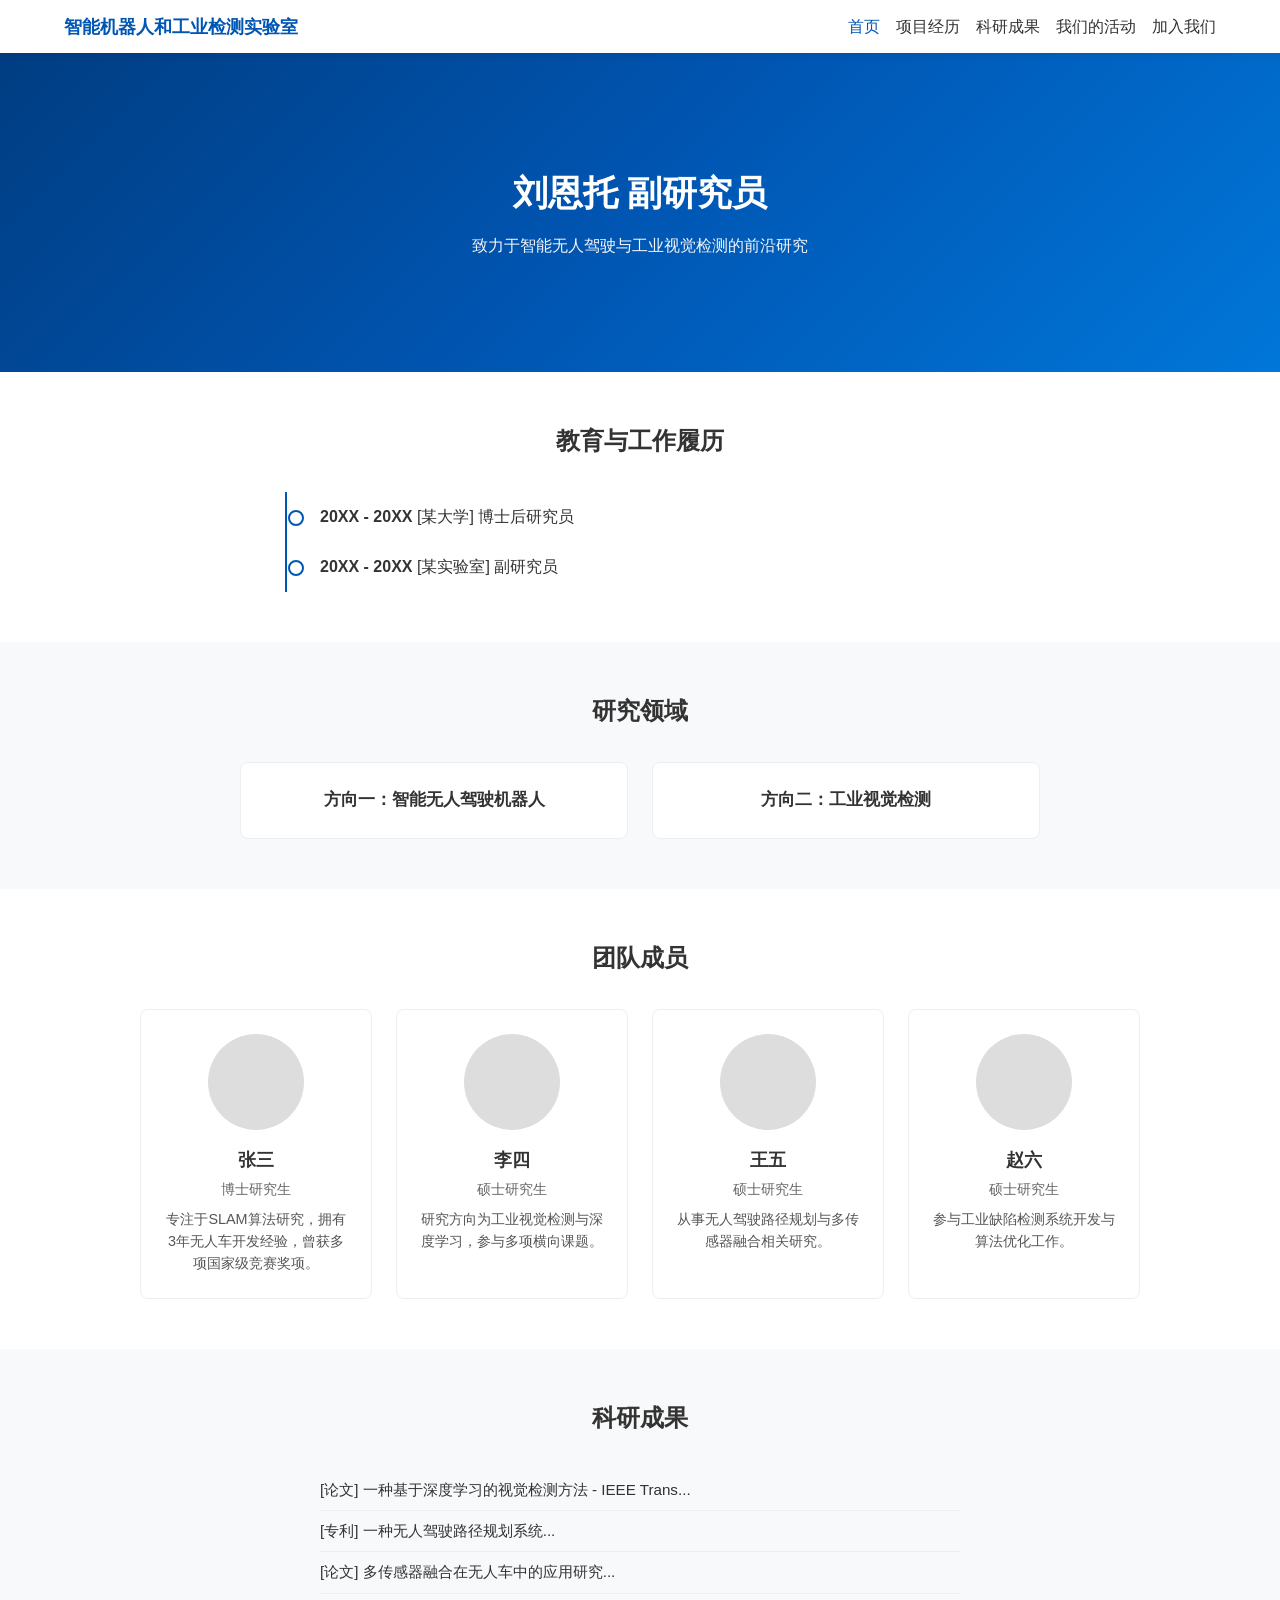
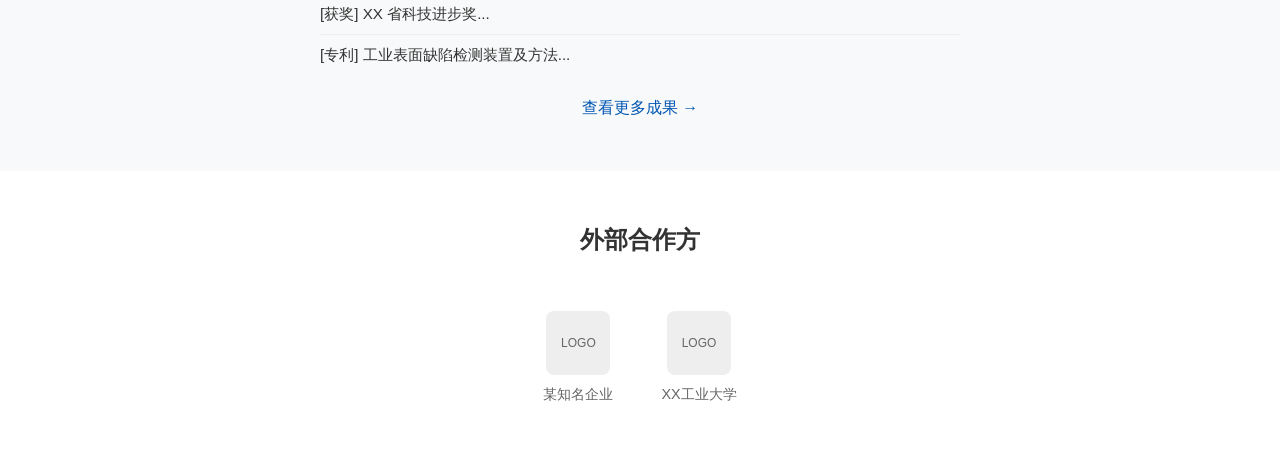
==== index.html @ a4c7f447 "实验室静态网站" ====
<!DOCTYPE html>
<html lang="zh-CN">
<head>
    <meta charset="UTF-8">
    <meta name="viewport" content="width=device-width, initial-scale=1.0">
    <title>智能机器人和工业检测实验室 - 刘恩托副研究员</title>
    <link rel="stylesheet" href="style.css">
</head>
<body>

<nav>
    <div class="logo">智能机器人和工业检测实验室</div>
    <div class="nav-links">
        <a href="index.html" class="active">首页</a>
        <a href="projects.html">项目经历</a>
        <a href="achievements.html">科研成果</a>
        <a href="activities.html">我们的活动</a>
        <a href="join.html">加入我们</a>
    </div>
</nav>

<header class="hero">
    <h1>刘恩托 副研究员</h1>
    <p>致力于智能无人驾驶与工业视觉检测的前沿研究</p>
</header>

<section class="section">
    <h2>教育与工作履历</h2>
    <div class="timeline">
        <div class="timeline-item"><strong>20XX - 20XX</strong> [某大学] 博士后研究员</div>
        <div class="timeline-item"><strong>20XX - 20XX</strong> [某实验室] 副研究员</div>
    </div>
</section>

<section class="section section--alt">
    <h2>研究领域</h2>
    <div class="field-grid">
        <div class="field-box"><h3>方向一：智能无人驾驶机器人</h3></div>
        <div class="field-box"><h3>方向二：工业视觉检测</h3></div>
    </div>
</section>

<section class="section">
    <h2>团队成员</h2>
    <div class="member-grid">
        <div class="member-card">
            <div class="avatar" aria-hidden="true"></div>
            <h4>张三</h4>
            <p class="role">博士研究生</p>
            <p class="intro">专注于SLAM算法研究，拥有3年无人车开发经验，曾获多项国家级竞赛奖项。</p>
        </div>
        <div class="member-card">
            <div class="avatar" aria-hidden="true"></div>
            <h4>李四</h4>
            <p class="role">硕士研究生</p>
            <p class="intro">研究方向为工业视觉检测与深度学习，参与多项横向课题。</p>
        </div>
        <div class="member-card">
            <div class="avatar" aria-hidden="true"></div>
            <h4>王五</h4>
            <p class="role">硕士研究生</p>
            <p class="intro">从事无人驾驶路径规划与多传感器融合相关研究。</p>
        </div>
        <div class="member-card">
            <div class="avatar" aria-hidden="true"></div>
            <h4>赵六</h4>
            <p class="role">硕士研究生</p>
            <p class="intro">参与工业缺陷检测系统开发与算法优化工作。</p>
        </div>
    </div>
</section>

<section class="section section--alt">
    <h2>科研成果</h2>
    <ul class="achievement-list">
        <li>[论文] 一种基于深度学习的视觉检测方法 - IEEE Trans...</li>
        <li>[专利] 一种无人驾驶路径规划系统...</li>
        <li>[论文] 多传感器融合在无人车中的应用研究...</li>
        <li>[获奖] XX 省科技进步奖...</li>
        <li>[专利] 工业表面缺陷检测装置及方法...</li>
    </ul>
    <div class="section-cta"><a href="achievements.html">查看更多成果 →</a></div>
</section>

<section class="section">
    <h2>外部合作方</h2>
    <div class="partners">
        <div class="partner-item"><div class="partner-logo">LOGO</div><p>某知名企业</p></div>
        <div class="partner-item"><div class="partner-logo">LOGO</div><p>XX工业大学</p></div>
    </div>
</section>

</body>
</html>
---- style.css ----
/* ========== 全局 ========== */
:root {
    --main-blue: #0056b3;
    --dark-grey: #333;
    --light-grey: #f8f9fa;
    --border-color: #eee;
    --text-muted: #666;
}

* { box-sizing: border-box; }
body { font-family: 'PingFang SC', 'Microsoft YaHei', sans-serif; margin: 0; color: var(--dark-grey); line-height: 1.6; }
a { text-decoration: none; color: inherit; }

/* ========== 导航栏 ========== */
nav {
    position: fixed;
    top: 0;
    left: 0;
    right: 0;
    background: #fff;
    box-shadow: 0 2px 8px rgba(0,0,0,0.08);
    z-index: 1000;
    display: flex;
    justify-content: space-between;
    align-items: center;
    padding: 12px 5%;
    flex-wrap: wrap;
    gap: 10px;
}
.logo { font-weight: bold; font-size: 1.15rem; color: var(--main-blue); white-space: nowrap; }
.nav-links {
    display: flex;
    align-items: center;
    flex-wrap: wrap;
    gap: 4px 16px;
}
.nav-links a { font-weight: 500; transition: color 0.2s; }
.nav-links a:hover { color: var(--main-blue); }
.nav-links a.active { color: var(--main-blue); }

/* ========== 首页 Hero（不依赖图片） ========== */
.hero {
    margin-top: 52px;
    min-height: 320px;
    display: flex;
    flex-direction: column;
    justify-content: center;
    align-items: center;
    text-align: center;
    color: #fff;
    background: linear-gradient(135deg, #003d82 0%, #0056b3 50%, #0077d9 100%);
    padding: 60px 20px;
}
.hero h1 { margin: 0 0 12px; font-size: clamp(1.5rem, 4vw, 2.2rem); }
.hero p { margin: 0; font-size: 1rem; opacity: 0.95; }

/* ========== 通用区块 ========== */
.section { padding: 50px 5%; }
.section--alt { background: var(--light-grey); padding: 50px 5%; }
.section h2 { text-align: center; margin: 0 0 32px; font-size: 1.5rem; }

/* ========== 子页面页头 ========== */
.page-header {
    background: var(--main-blue);
    color: #fff;
    padding: 100px 5% 50px;
    text-align: center;
    margin-top: 52px;
}
.page-header h1 { margin: 0 0 8px; font-size: 1.8rem; }
.page-header p { margin: 0; opacity: 0.9; font-size: 0.95rem; }

/* ========== 容器 ========== */
.container { max-width: 1100px; margin: 0 auto; padding: 40px 20px; }

/* ========== 时间轴（履历） ========== */
.timeline {
    position: relative;
    max-width: 720px;
    margin: 0 auto;
    padding-left: 8px;
}
.timeline::after {
    content: '';
    position: absolute;
    left: 5px;
    top: 0;
    bottom: 0;
    width: 2px;
    background: var(--main-blue);
}
.timeline-item {
    position: relative;
    padding: 12px 0 12px 32px;
}
.timeline-item::before {
    content: '';
    position: absolute;
    left: 0;
    top: 18px;
    width: 12px;
    height: 12px;
    background: #fff;
    border: 2px solid var(--main-blue);
    border-radius: 50%;
    z-index: 1;
}

/* ========== 研究领域 ========== */
.field-grid {
    display: grid;
    grid-template-columns: repeat(auto-fit, minmax(260px, 1fr));
    gap: 24px;
    max-width: 800px;
    margin: 0 auto;
}
.field-box {
    background: #fff;
    border: 1px solid var(--border-color);
    border-radius: 8px;
    padding: 24px;
    text-align: center;
    transition: box-shadow 0.2s;
}
.field-box:hover { box-shadow: 0 4px 12px rgba(0,0,0,0.06); }
.field-box h3 { margin: 0; font-size: 1.05rem; color: var(--dark-grey); }

/* ========== 团队成员 ========== */
.member-grid {
    display: grid;
    grid-template-columns: repeat(auto-fill, minmax(220px, 1fr));
    gap: 24px;
    max-width: 1000px;
    margin: 0 auto;
}
.member-card {
    text-align: center;
    border: 1px solid var(--border-color);
    border-radius: 8px;
    padding: 24px;
    background: #fff;
    transition: transform 0.2s, box-shadow 0.2s;
}
.member-card:hover { transform: translateY(-4px); box-shadow: 0 8px 20px rgba(0,0,0,0.06); }
.avatar {
    width: 96px;
    height: 96px;
    border-radius: 50%;
    margin: 0 auto 16px;
    background: #ddd;
    overflow: hidden;
    display: flex;
    align-items: center;
    justify-content: center;
}
.avatar img { width: 100%; height: 100%; object-fit: cover; }
.member-card h4 { margin: 0 0 4px; font-size: 1.1rem; }
.member-card .role { color: var(--text-muted); font-size: 0.9rem; margin: 0 0 8px; }
.member-card .intro { font-size: 0.9rem; color: #555; margin: 0; line-height: 1.5; }

/* ========== 首页科研成果摘要 ========== */
.achievement-list { list-style: none; padding: 0; margin: 0 0 20px; max-width: 640px; margin-left: auto; margin-right: auto; }
.achievement-list li { padding: 8px 0; border-bottom: 1px solid var(--border-color); font-size: 0.95rem; }
.achievement-list li:last-child { border-bottom: none; }
.section-cta { text-align: center; margin-top: 16px; }
.section-cta a { color: var(--main-blue); font-weight: 500; }

/* ========== 合作方 ========== */
.partners {
    display: flex;
    flex-wrap: wrap;
    justify-content: center;
    align-items: center;
    gap: 32px 48px;
    padding: 20px;
}
.partner-item { text-align: center; }
.partner-logo {
    width: 64px;
    height: 64px;
    margin: 0 auto 8px;
    background: var(--border-color);
    border-radius: 8px;
    display: flex;
    align-items: center;
    justify-content: center;
    font-size: 0.75rem;
    color: var(--text-muted);
    transition: background 0.2s;
}
.partner-item:hover .partner-logo { background: #e0e0e0; }
.partner-item p { margin: 0; font-size: 0.9rem; color: var(--text-muted); }

/* ========== 卡片（通用） ========== */
.card {
    background: #fff;
    border: 1px solid var(--border-color);
    border-radius: 8px;
    padding: 20px;
    margin-bottom: 20px;
    transition: box-shadow 0.2s;
}
.card:hover { box-shadow: 0 4px 16px rgba(0,0,0,0.06); }
.card h3 { margin: 0 0 12px; font-size: 1.15rem; }
.card p { margin: 0 0 8px; font-size: 0.95rem; }
.card p:last-child { margin-bottom: 0; }
.card .meta { color: var(--text-muted); font-size: 0.9rem; margin-bottom: 10px; }

/* 加入我们页：强调卡片、联系卡片 */
.card--highlight { border-left: 4px solid var(--main-blue); }
.card--contact { background: #f0f6ff; text-align: center; border: 1px dashed var(--main-blue); }
.card--contact .email { color: var(--main-blue); font-size: 1.2rem; margin: 8px 0; }

/* ========== 标签 ========== */
.tag { display: inline-block; padding: 4px 10px; border-radius: 4px; font-size: 0.8rem; margin-right: 8px; }
.tag-paper { background: #28a745; color: #fff; }
.tag-patent { background: #ffc107; color: #333; }
.tag-award { background: #dc3545; color: #fff; }

/* ========== 活动页 ========== */
.activity-grid {
    display: grid;
    grid-template-columns: repeat(auto-fill, minmax(300px, 1fr));
    gap: 24px;
}
.activity-card { padding: 0; overflow: hidden; }
.activity-img {
    width: 100%;
    height: 180px;
    background: linear-gradient(145deg, #e0e0e0 0%, #c8c8c8 100%);
    margin-bottom: 0;
}
.activity-card h4 { margin: 16px 20px 8px; font-size: 1.1rem; }
.activity-card .meta { margin: 0 20px 8px; font-size: 0.9rem; color: var(--text-muted); }
.activity-card p { margin: 0 20px 20px; font-size: 0.95rem; }

/* ========== 响应式 ========== */
@media (max-width: 768px) {
    nav { padding: 12px 16px; }
    .nav-links { justify-content: flex-end; }
    .hero { min-height: 260px; padding: 48px 16px; margin-top: 48px; }
    .section, .section--alt { padding: 36px 16px; }
    .page-header { padding: 88px 16px 40px; margin-top: 48px; }
    .container { padding: 28px 16px; }
    .member-grid { grid-template-columns: 1fr; }
    .field-grid { grid-template-columns: 1fr; }
}

@media (max-width: 480px) {
    .logo { font-size: 1rem; }
    .nav-links a { font-size: 0.9rem; }
    .hero h1 { font-size: 1.35rem; }
    .activity-grid { grid-template-columns: 1fr; }
}
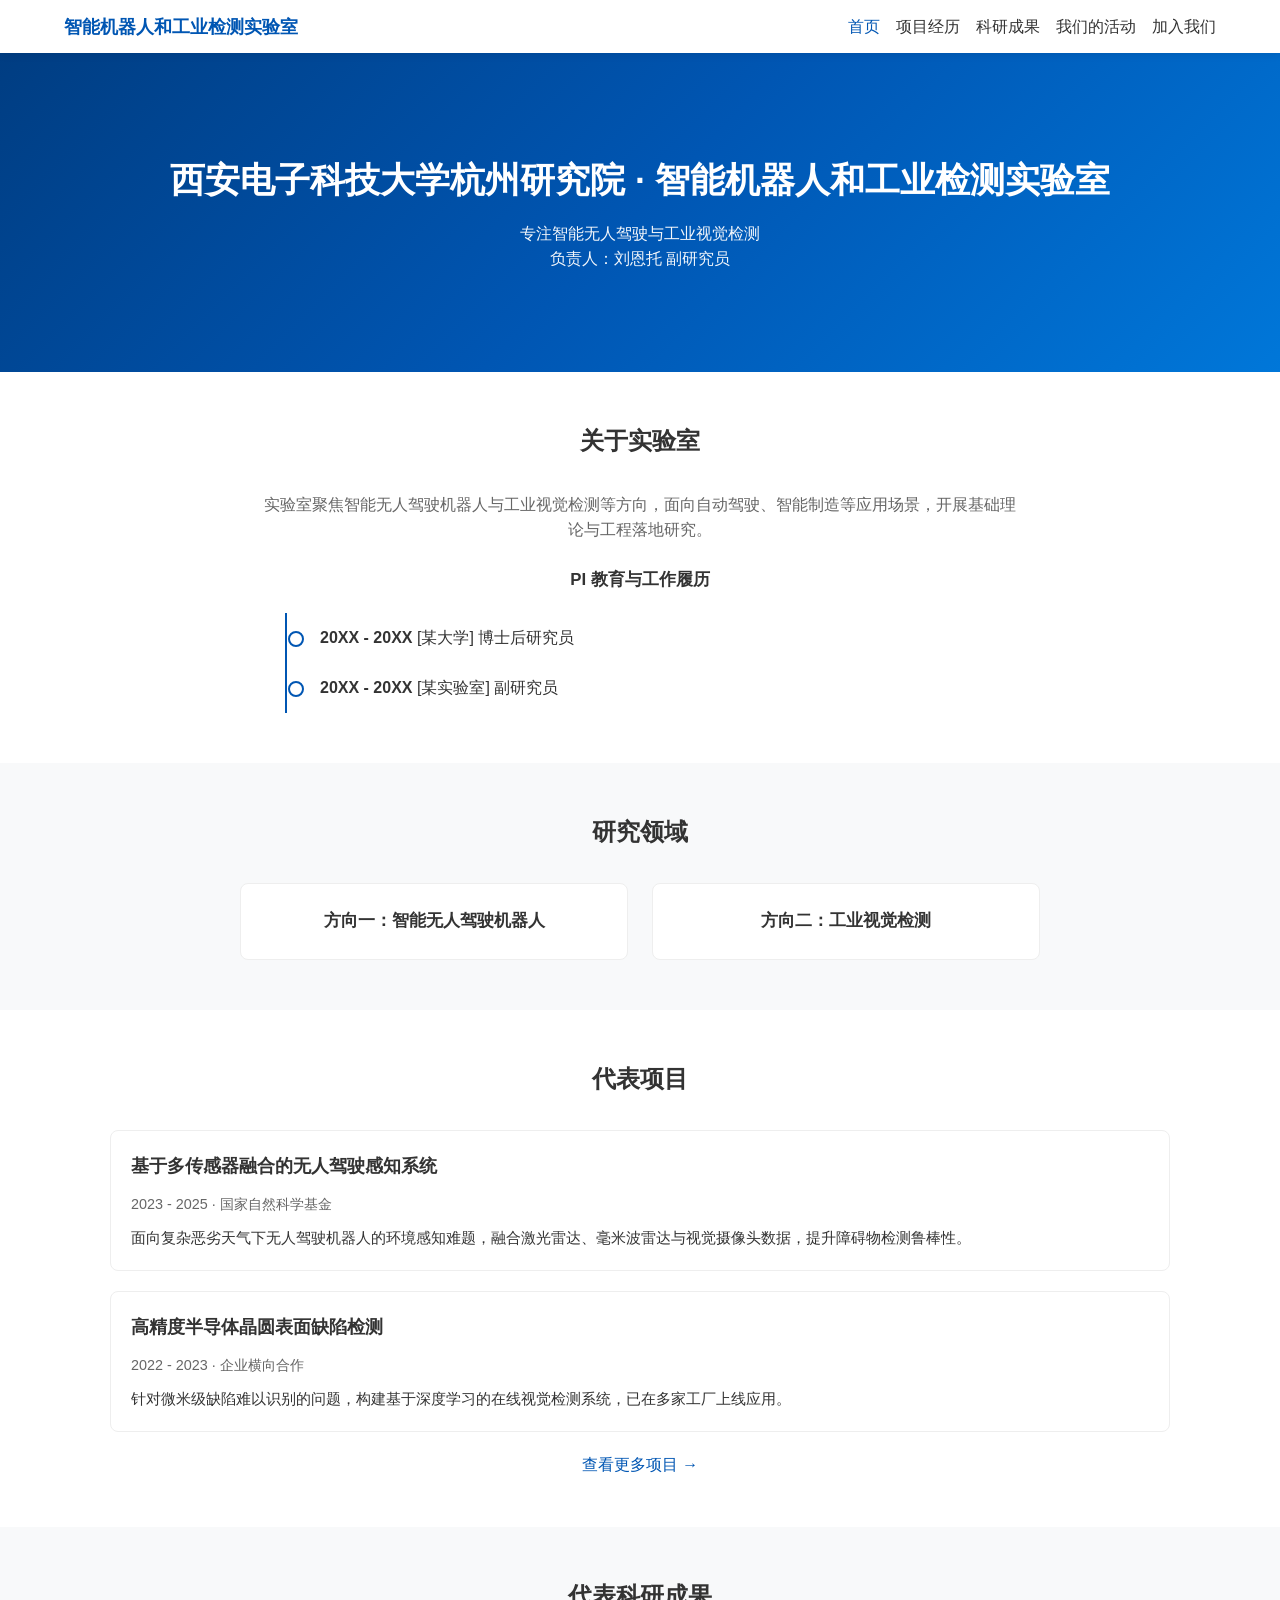
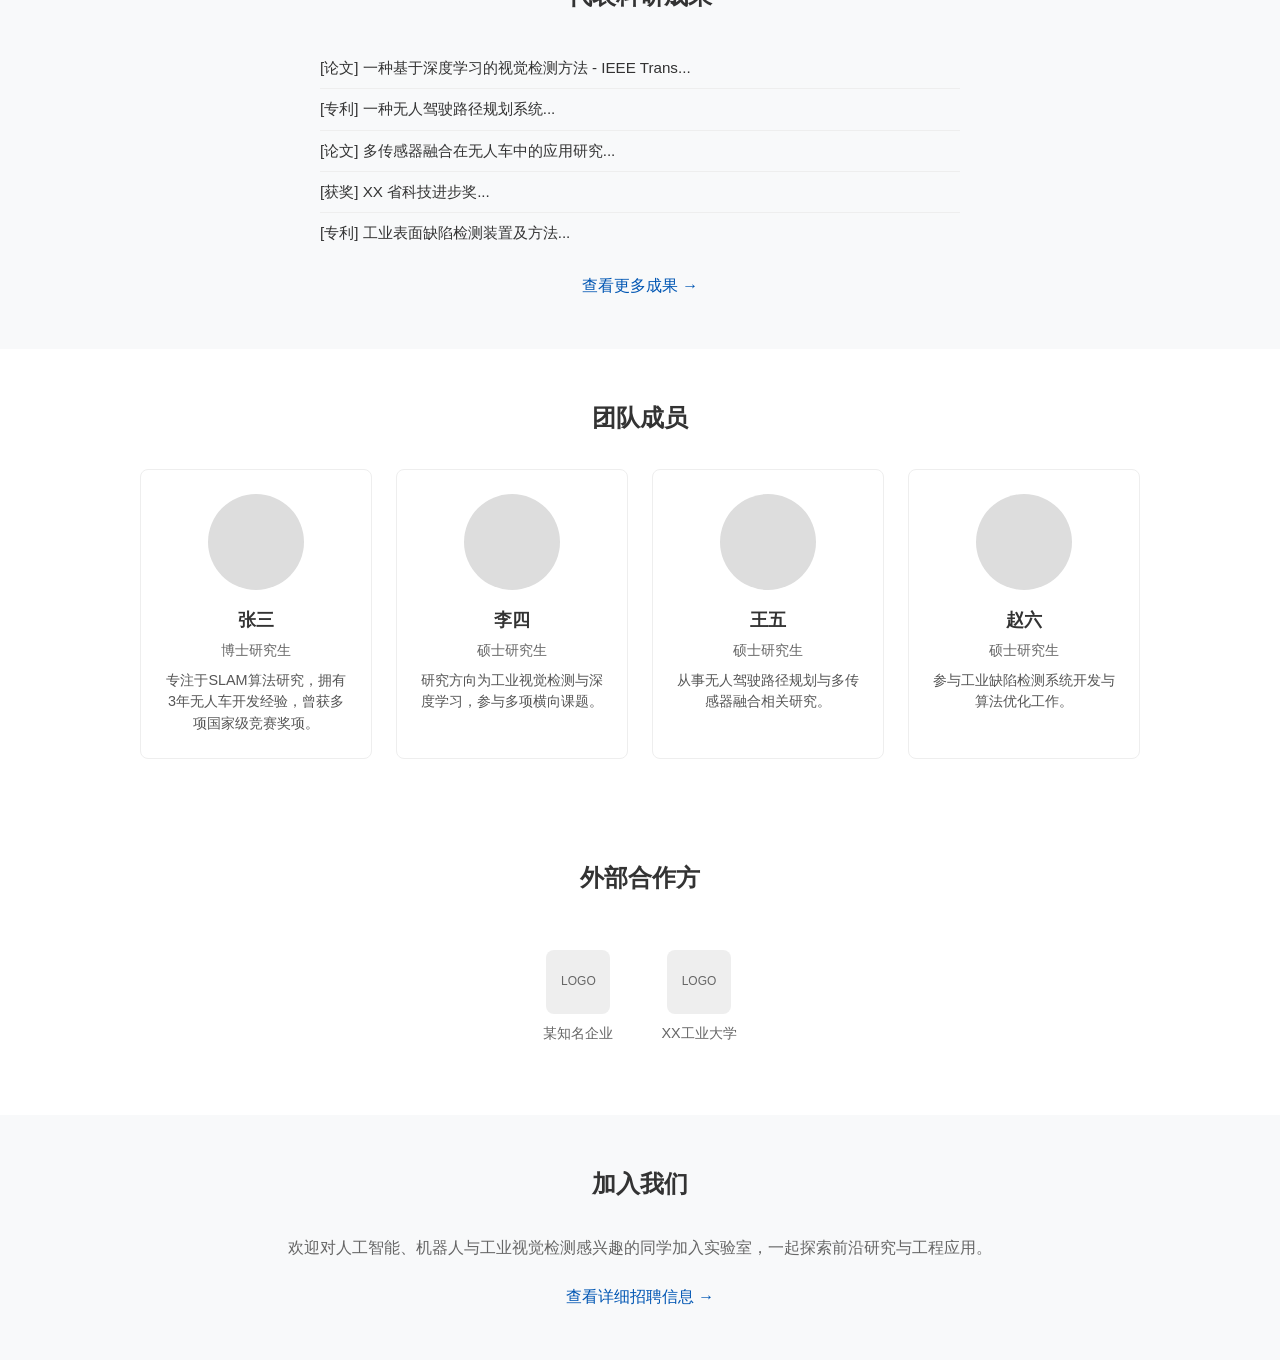
==== commit 06d915a2: "update website" ====
--- a/index.html
+++ b/index.html
@@ -20,18 +20,26 @@
 </nav>
 
 <header class="hero">
-    <h1>刘恩托 副研究员</h1>
-    <p>致力于智能无人驾驶与工业视觉检测的前沿研究</p>
+    <h1>西安电子科技大学杭州研究院 · 智能机器人和工业检测实验室</h1>
+    <p>专注智能无人驾驶与工业视觉检测</p>
+    <p class="hero-meta">负责人：刘恩托 副研究员</p>
 </header>
 
+<!-- 关于实验室 + PI 履历（常改内容）开始 -->
 <section class="section">
-    <h2>教育与工作履历</h2>
+    <h2>关于实验室</h2>
+    <p class="section-lead">
+        实验室聚焦智能无人驾驶机器人与工业视觉检测等方向，面向自动驾驶、智能制造等应用场景，开展基础理论与工程落地研究。
+    </p>
+    <h3 class="section-subtitle">PI 教育与工作履历</h3>
     <div class="timeline">
         <div class="timeline-item"><strong>20XX - 20XX</strong> [某大学] 博士后研究员</div>
         <div class="timeline-item"><strong>20XX - 20XX</strong> [某实验室] 副研究员</div>
     </div>
 </section>
+<!-- 关于实验室 + PI 履历（常改内容）结束 -->
 
+<!-- 研究方向（常改内容）开始 -->
 <section class="section section--alt">
     <h2>研究领域</h2>
     <div class="field-grid">
@@ -39,12 +47,53 @@
         <div class="field-box"><h3>方向二：工业视觉检测</h3></div>
     </div>
 </section>
+<!-- 研究方向（常改内容）结束 -->
 
+<!-- 代表项目摘要（常改内容）开始 -->
+<section class="section">
+    <h2>代表项目</h2>
+    <!-- 项目列表开始：复制一整块 .card 修改文本即可 -->
+    <div class="container" style="padding-top: 0; padding-bottom: 0;">
+        <div class="card">
+            <h3>基于多传感器融合的无人驾驶感知系统</h3>
+            <p class="meta">2023 - 2025 · 国家自然科学基金</p>
+            <p>面向复杂恶劣天气下无人驾驶机器人的环境感知难题，融合激光雷达、毫米波雷达与视觉摄像头数据，提升障碍物检测鲁棒性。</p>
+        </div>
+        <div class="card">
+            <h3>高精度半导体晶圆表面缺陷检测</h3>
+            <p class="meta">2022 - 2023 · 企业横向合作</p>
+            <p>针对微米级缺陷难以识别的问题，构建基于深度学习的在线视觉检测系统，已在多家工厂上线应用。</p>
+        </div>
+    </div>
+    <!-- 项目列表结束 -->
+    <div class="section-cta"><a href="projects.html">查看更多项目 →</a></div>
+</section>
+<!-- 代表项目摘要（常改内容）结束 -->
+
+<!-- 代表科研成果摘要（常改内容）开始 -->
+<section class="section section--alt">
+    <h2>代表科研成果</h2>
+    <ul class="achievement-list">
+        <li>[论文] 一种基于深度学习的视觉检测方法 - IEEE Trans...</li>
+        <li>[专利] 一种无人驾驶路径规划系统...</li>
+        <li>[论文] 多传感器融合在无人车中的应用研究...</li>
+        <li>[获奖] XX 省科技进步奖...</li>
+        <li>[专利] 工业表面缺陷检测装置及方法...</li>
+    </ul>
+    <div class="section-cta"><a href="achievements.html">查看更多成果 →</a></div>
+</section>
+<!-- 代表科研成果摘要（常改内容）结束 -->
+
+<!-- 团队成员展示（常改内容）开始 -->
 <section class="section">
     <h2>团队成员</h2>
+    <!-- 成员列表开始：每个 .member-card 为一位成员，可复制修改 -->
     <div class="member-grid">
         <div class="member-card">
-            <div class="avatar" aria-hidden="true"></div>
+            <div class="avatar" aria-hidden="true">
+                <!-- 如需头像，将 images/members/xxx.jpg 换成真实路径并删除 aria-hidden -->
+                <!-- <img src="images/members/zhangsan.jpg" alt="张三"> -->
+            </div>
             <h4>张三</h4>
             <p class="role">博士研究生</p>
             <p class="intro">专注于SLAM算法研究，拥有3年无人车开发经验，曾获多项国家级竞赛奖项。</p>
@@ -68,20 +117,11 @@
             <p class="intro">参与工业缺陷检测系统开发与算法优化工作。</p>
         </div>
     </div>
+    <!-- 成员列表结束 -->
 </section>
+<!-- 团队成员展示（常改内容）结束 -->
 
-<section class="section section--alt">
-    <h2>科研成果</h2>
-    <ul class="achievement-list">
-        <li>[论文] 一种基于深度学习的视觉检测方法 - IEEE Trans...</li>
-        <li>[专利] 一种无人驾驶路径规划系统...</li>
-        <li>[论文] 多传感器融合在无人车中的应用研究...</li>
-        <li>[获奖] XX 省科技进步奖...</li>
-        <li>[专利] 工业表面缺陷检测装置及方法...</li>
-    </ul>
-    <div class="section-cta"><a href="achievements.html">查看更多成果 →</a></div>
-</section>
-
+<!-- 合作单位展示（常改内容）开始 -->
 <section class="section">
     <h2>外部合作方</h2>
     <div class="partners">
@@ -89,6 +129,17 @@
         <div class="partner-item"><div class="partner-logo">LOGO</div><p>XX工业大学</p></div>
     </div>
 </section>
+<!-- 合作单位展示（常改内容）结束 -->
+
+<!-- 加入我们引导（常改内容）开始 -->
+<section class="section section--alt">
+    <h2>加入我们</h2>
+    <p class="section-lead" style="text-align: center;">
+        欢迎对人工智能、机器人与工业视觉检测感兴趣的同学加入实验室，一起探索前沿研究与工程应用。
+    </p>
+    <div class="section-cta"><a href="join.html">查看详细招聘信息 →</a></div>
+</section>
+<!-- 加入我们引导（常改内容）结束 -->
 
 </body>
 </html>
--- a/style.css
+++ b/style.css
@@ -53,11 +53,24 @@
 }
 .hero h1 { margin: 0 0 12px; font-size: clamp(1.5rem, 4vw, 2.2rem); }
 .hero p { margin: 0; font-size: 1rem; opacity: 0.95; }
+.hero-meta { margin-top: 6px; font-size: 0.9rem; opacity: 0.9; }
 
 /* ========== 通用区块 ========== */
 .section { padding: 50px 5%; }
 .section--alt { background: var(--light-grey); padding: 50px 5%; }
 .section h2 { text-align: center; margin: 0 0 32px; font-size: 1.5rem; }
+.section-lead {
+    max-width: 760px;
+    margin: 0 auto 24px;
+    text-align: center;
+    font-size: 0.98rem;
+    color: var(--text-muted);
+}
+.section-subtitle {
+    text-align: center;
+    margin: 16px 0 20px;
+    font-size: 1.05rem;
+}
 
 /* ========== 子页面页头 ========== */
 .page-header {
